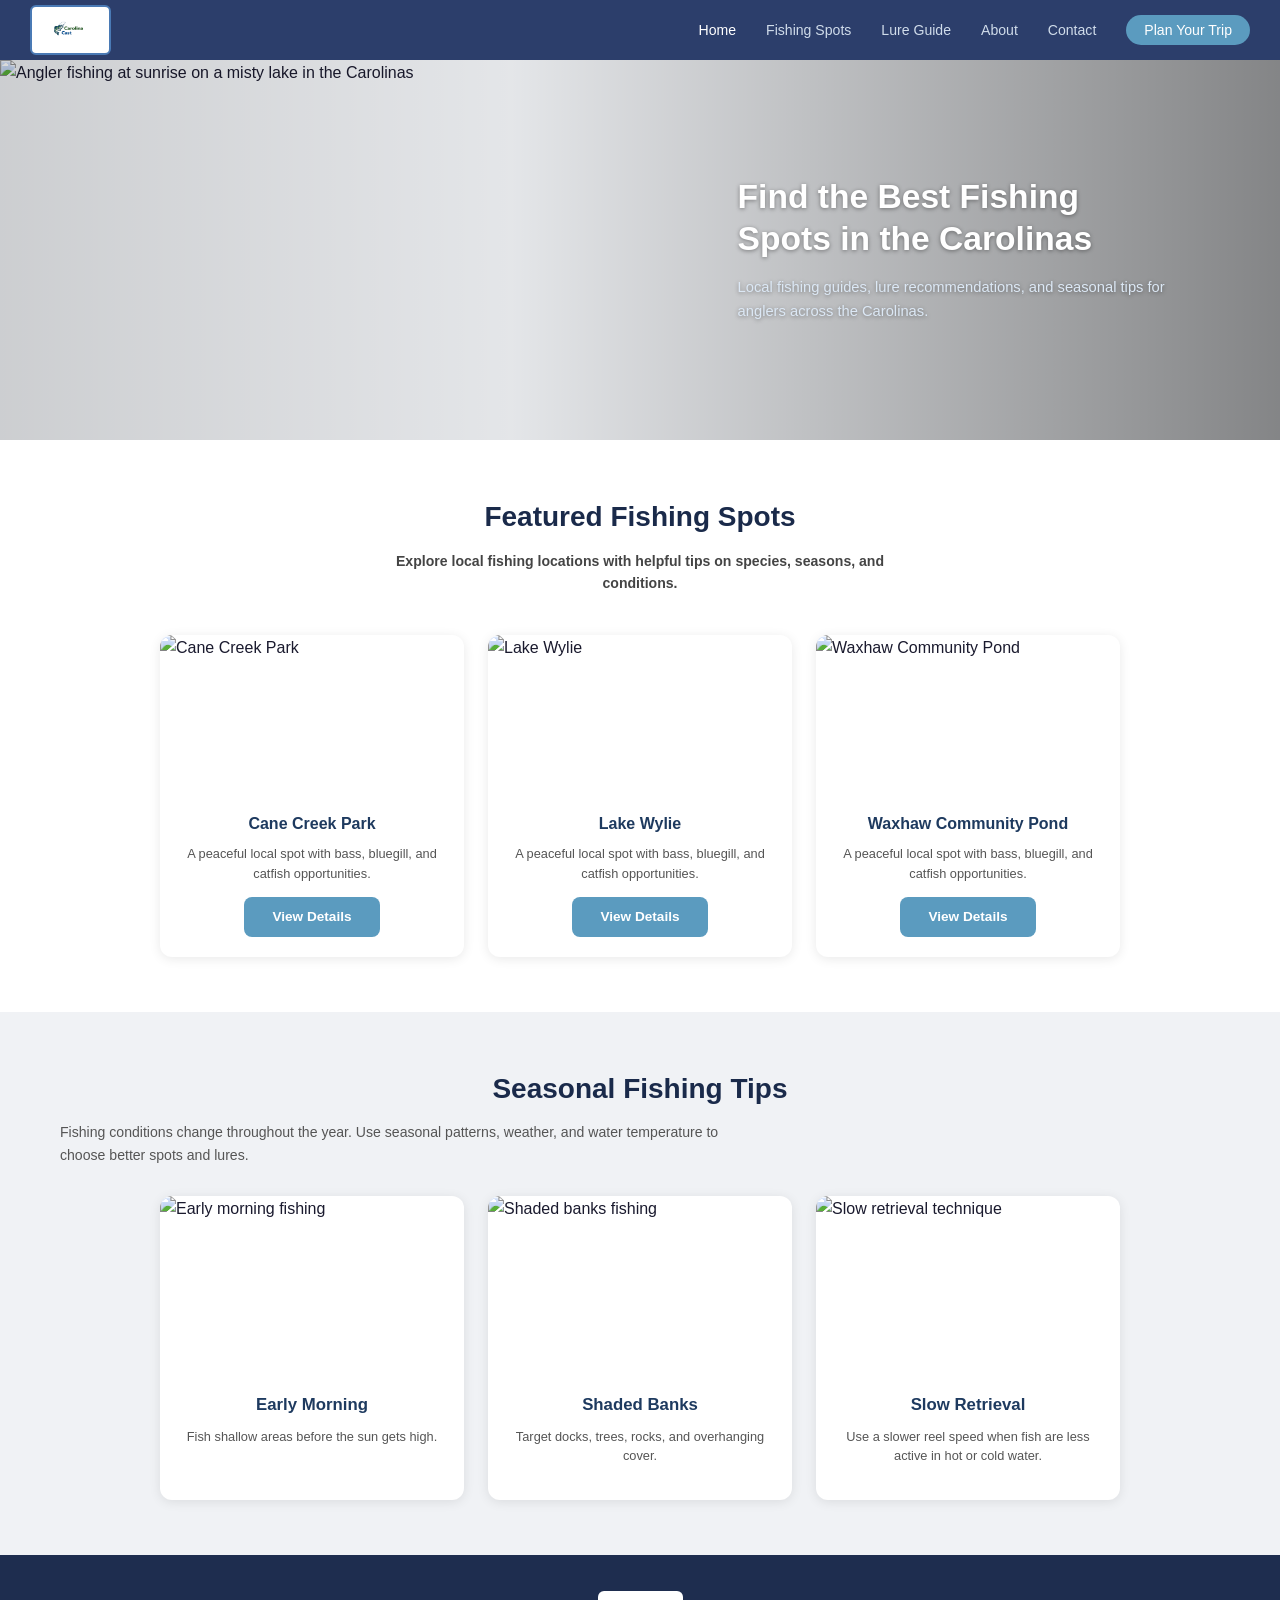
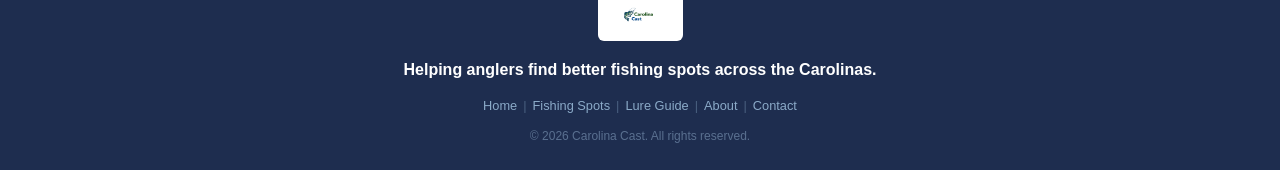
==== index.html @ f8acd625 "Add files via upload" ====
<!DOCTYPE html>
<html lang="en">
<head>
  <meta charset="UTF-8">
  <meta name="viewport" content="width=device-width, initial-scale=1.0">
  <title>Carolina Cast - Find the Best Fishing Spots</title>

  <!-- EXTERNAL CSS -->
  <link rel="stylesheet" href="styles.css">

  <!-- INTERNAL CSS -->
  <style>
    .featured-section {
      background-color: #ffffff;
      padding: 55px 60px;
    }

    .seasonal-section {
      background-color: #f0f2f5;
      padding: 55px 60px;
    }

    .seasonal-card .card-photo {
      height: 180px;
    }

    .seasonal-card .card-body {
      text-align: center;
    }

    .seasonal-card .card-body h3 {
      font-size: 1.05rem;
    }
  </style>
</head>
<body>

  <!-- NAV -->
  <nav>
    <div class="nav-logo-box">
      <img src="Carolina_Cast.png" alt="Carolina Cast Logo">
    </div>
    <ul class="nav-links">
      <li><a href="index.html" class="active">Home</a></li>
      <li><a href="fishing-spots.html">Fishing Spots</a></li>
      <li><a href="lure-guide.html">Lure Guide</a></li>
      <li><a href="about.html">About</a></li>
      <li><a href="contact.html">Contact</a></li>
      <li><a href="contact.html" class="btn-nav">Plan Your Trip</a></li>
    </ul>
  </nav>

  <!-- HERO -->
  <section class="hero">
    <img
      class="hero-img"
      src="images/hero.jpg"
      alt="Angler fishing at sunrise on a misty lake in the Carolinas">
    <div class="hero-overlay"></div>
    <!-- INLINE CSS on hero text block -->
    <div class="hero-text" style="text-shadow: 0 1px 4px rgba(0,0,0,0.4);">
      <h1>Find the Best Fishing Spots in the Carolinas</h1>
      <p>Local fishing guides, lure recommendations, and seasonal tips for anglers across the Carolinas.</p>
    </div>
  </section>

  <!-- FEATURED FISHING SPOTS -->
  <section class="featured-section">
    <h2 class="section-title">Featured Fishing Spots</h2>
    <p class="section-subtitle">Explore local fishing locations with helpful tips on species, seasons, and conditions.</p>

    <div class="card-grid">

      <div class="card">
        <img
          class="card-photo"
          src="images/spot1.jpg"
          alt="Cane Creek Park">
        <div class="card-body">
          <h3>Cane Creek Park</h3>
          <p>A peaceful local spot with bass, bluegill, and catfish opportunities.</p>
          <a href="fishing-spots.html" class="btn-card">View Details</a>
        </div>
      </div>

      <div class="card">
        <img
          class="card-photo"
          src="images/spot2.jpg"
          alt="Lake Wylie">
        <div class="card-body">
          <h3>Lake Wylie</h3>
          <p>A peaceful local spot with bass, bluegill, and catfish opportunities.</p>
          <a href="fishing-spots.html" class="btn-card">View Details</a>
        </div>
      </div>

      <div class="card">
        <img
          class="card-photo"
          src="images/spot3.jpg"
          alt="Waxhaw Community Pond">
        <div class="card-body">
          <h3>Waxhaw Community Pond</h3>
          <p>A peaceful local spot with bass, bluegill, and catfish opportunities.</p>
          <a href="fishing-spots.html" class="btn-card">View Details</a>
        </div>
      </div>

    </div>
  </section>

  <!-- SEASONAL FISHING TIPS -->
  <section class="seasonal-section">
    <h2 class="section-title">Seasonal Fishing Tips</h2>
    <!-- INLINE CSS on subtitle paragraph -->
    <p style="font-size: 0.88rem; color: #555; margin-bottom: 30px; max-width: 680px;">
      Fishing conditions change throughout the year. Use seasonal patterns, weather, and water temperature to choose better spots and lures.
    </p>

    <div class="card-grid">

      <div class="card seasonal-card">
        <img
          class="card-photo"
          src="images/morning.jpg"
          alt="Early morning fishing">
        <div class="card-body">
          <h3>Early Morning</h3>
          <p>Fish shallow areas before the sun gets high.</p>
        </div>
      </div>

      <div class="card seasonal-card">
        <img
          class="card-photo"
          src="images/shaded.jpg"
          alt="Shaded banks fishing">
        <div class="card-body">
          <h3>Shaded Banks</h3>
          <p>Target docks, trees, rocks, and overhanging cover.</p>
        </div>
      </div>

      <div class="card seasonal-card">
        <img
          class="card-photo"
          src="images/retrieval.jpg"
          alt="Slow retrieval technique">
        <div class="card-body">
          <h3>Slow Retrieval</h3>
          <p>Use a slower reel speed when fish are less active in hot or cold water.</p>
        </div>
      </div>

    </div>
  </section>

  <!-- FOOTER -->
  <footer>
    <div class="footer-logo-box">
      <img src="Carolina_Cast.png" alt="Carolina Cast Logo">
    </div>
    <p class="tagline">Helping anglers find better fishing spots across the Carolinas.</p>
    <ul class="footer-links">
      <li><a href="index.html">Home</a></li>
      <li><a href="fishing-spots.html">Fishing Spots</a></li>
      <li><a href="lure-guide.html">Lure Guide</a></li>
      <li><a href="about.html">About</a></li>
      <li><a href="contact.html">Contact</a></li>
    </ul>
    <p class="footer-copy">© 2026 Carolina Cast. All rights reserved.</p>
  </footer>

</body>
</html>
---- styles.css ----
/* =============================================
   Carolina Cast - External Stylesheet (styles.css)
   ============================================= */

/* --- Reset & Base --- */
*, *::before, *::after {
  box-sizing: border-box;
  margin: 0;
  padding: 0;
}

body {
  font-family: 'Segoe UI', Tahoma, Geneva, Verdana, sans-serif;
  background-color: #f0f2f5;
  color: #1a1a2e;
  line-height: 1.6;
}

a {
  text-decoration: none;
  color: inherit;
}

img {
  display: block;
  max-width: 100%;
}

/* --- Navigation --- */
nav {
  background-color: #2c3e6b;
  display: flex;
  align-items: center;
  justify-content: space-between;
  padding: 0 30px;
  height: 60px;
  position: sticky;
  top: 0;
  z-index: 100;
}

.nav-logo-box {
  background-color: #ffffff;
  border: 2px solid #4a7ab5;
  border-radius: 6px;
  padding: 4px 10px;
  display: flex;
  align-items: center;
}

.nav-logo-box img {
  height: 38px;
  width: auto;
}

.nav-links {
  display: flex;
  list-style: none;
  gap: 30px;
  align-items: center;
}

.nav-links a {
  color: #d0dcea;
  font-size: 0.88rem;
  transition: color 0.2s;
}

.nav-links a:hover,
.nav-links a.active {
  color: #ffffff;
}

.btn-nav {
  background-color: #5b9bbf;
  color: #ffffff !important;
  padding: 7px 18px;
  border-radius: 20px;
  font-size: 0.85rem;
  transition: background-color 0.2s !important;
}

.btn-nav:hover {
  background-color: #4a86a8 !important;
}

/* --- Hero --- */
.hero {
  position: relative;
  height: 380px;
  overflow: hidden;
}

.hero img.hero-img {
  width: 100%;
  height: 100%;
  object-fit: cover;
  object-position: center 30%;
}

.hero-overlay {
  position: absolute;
  inset: 0;
  background: linear-gradient(to right, rgba(0,0,0,0.15) 0%, rgba(0,0,0,0.05) 40%, rgba(0,0,0,0.45) 100%);
}

.hero-text {
  position: absolute;
  right: 8%;
  top: 50%;
  transform: translateY(-50%);
  color: #ffffff;
  max-width: 440px;
}

.hero-text h1 {
  font-size: 2.1rem;
  font-weight: 700;
  line-height: 1.25;
  margin-bottom: 16px;
  color: #ffffff;
}

.hero-text p {
  font-size: 0.92rem;
  color: #dce8f5;
  line-height: 1.6;
}

/* --- Sections --- */
.section {
  padding: 55px 60px;
}

.section-white {
  background-color: #ffffff;
}

.section-gray {
  background-color: #f0f2f5;
}

.section-title {
  font-size: 1.75rem;
  font-weight: 700;
  text-align: center;
  color: #1a2a4a;
  margin-bottom: 10px;
}

.section-subtitle {
  text-align: center;
  font-size: 0.88rem;
  color: #444;
  font-weight: 600;
  margin-bottom: 40px;
  max-width: 550px;
  margin-left: auto;
  margin-right: auto;
}

.section-subtitle-light {
  text-align: left;
  font-size: 0.88rem;
  color: #555;
  margin-bottom: 30px;
  max-width: 700px;
}

/* --- Card Grid --- */
.card-grid {
  display: grid;
  grid-template-columns: repeat(3, 1fr);
  gap: 24px;
  max-width: 960px;
  margin: 0 auto;
}

.card {
  background: #ffffff;
  border-radius: 12px;
  overflow: hidden;
  box-shadow: 0 2px 12px rgba(0,0,0,0.09);
  padding-bottom: 20px;
}

.card-photo {
  width: 100%;
  height: 160px;
  object-fit: cover;
}

.card-photo-placeholder {
  width: 100%;
  height: 160px;
  background: linear-gradient(135deg, #7aadcc, #3d6b8a);
}

.card-body {
  padding: 16px 18px 0 18px;
  text-align: center;
}

.card-body h3 {
  font-size: 1rem;
  font-weight: 700;
  color: #1e3a5f;
  margin-bottom: 8px;
}

.card-body p {
  font-size: 0.8rem;
  color: #555;
  margin-bottom: 14px;
  line-height: 1.5;
}

.card-body .card-meta {
  font-size: 0.78rem;
  color: #666;
  margin-bottom: 4px;
}

.btn-card {
  display: inline-block;
  background-color: #5b9bbf;
  color: #ffffff;
  padding: 9px 28px;
  border-radius: 8px;
  font-size: 0.85rem;
  font-weight: 600;
  transition: background-color 0.2s;
  cursor: pointer;
  border: none;
}

.btn-card:hover {
  background-color: #4a86a8;
}

/* --- Footer --- */
footer {
  background-color: #1e2d4f;
  color: #c0cfdf;
  text-align: center;
  padding: 36px 20px 24px;
}

.footer-logo-box {
  background-color: #ffffff;
  border-radius: 6px;
  padding: 6px 14px;
  display: inline-flex;
  align-items: center;
  margin-bottom: 16px;
}

.footer-logo-box img {
  height: 38px;
  width: auto;
}

footer .tagline {
  font-size: 1rem;
  font-weight: 700;
  color: #ffffff;
  margin-bottom: 14px;
}

.footer-links {
  display: flex;
  justify-content: center;
  gap: 6px;
  list-style: none;
  font-size: 0.8rem;
  color: #8baac8;
  flex-wrap: wrap;
}

.footer-links li + li::before {
  content: "|";
  margin-right: 6px;
  color: #4a6080;
}

.footer-links a {
  color: #8baac8;
  transition: color 0.2s;
}

.footer-links a:hover {
  color: #ffffff;
}

.footer-copy {
  font-size: 0.75rem;
  color: #5a7090;
  margin-top: 10px;
}

/* --- About Page --- */
.about-header {
  background-color: #f0f2f5;
  padding: 60px 60px 30px;
  text-align: center;
}

.about-header h1 {
  font-size: 2.4rem;
  font-weight: 800;
  color: #1a2a4a;
  margin-bottom: 20px;
}

.about-header p {
  font-size: 1rem;
  color: #444;
  max-width: 580px;
  margin: 0 auto;
  line-height: 1.7;
}

.mission-block {
  display: grid;
  grid-template-columns: 1fr 1fr;
  max-width: 860px;
  margin: 30px auto 0;
  border-radius: 12px;
  overflow: hidden;
  box-shadow: 0 4px 20px rgba(0,0,0,0.1);
}

.mission-photo {
  height: 320px;
  object-fit: cover;
  width: 100%;
}

.mission-text-box {
  background: #ffffff;
  padding: 50px 40px;
  display: flex;
  flex-direction: column;
  justify-content: center;
  text-align: center;
}

.mission-text-box h2 {
  font-size: 2rem;
  font-weight: 700;
  color: #1a2a4a;
  margin-bottom: 18px;
}

.mission-text-box p {
  font-size: 0.88rem;
  color: #555;
  line-height: 1.7;
}

.why-banner {
  background-color: #1e2d4f;
  color: #ffffff;
  text-align: center;
  padding: 20px;
  font-size: 1.2rem;
  font-weight: 700;
  letter-spacing: 0.5px;
  max-width: 860px;
  margin: 50px auto 30px;
  border-radius: 6px;
}

.values-grid {
  display: grid;
  grid-template-columns: repeat(3, 1fr);
  gap: 22px;
  max-width: 860px;
  margin: 0 auto;
}

.value-card {
  background: #ffffff;
  border-radius: 12px;
  padding: 32px 24px;
  text-align: center;
  box-shadow: 0 2px 10px rgba(0,0,0,0.07);
}

.value-icon {
  font-size: 2.2rem;
  margin-bottom: 14px;
}

.value-card h3 {
  font-size: 1.05rem;
  font-weight: 700;
  color: #1a2a4a;
  margin-bottom: 10px;
}

.value-card p {
  font-size: 0.82rem;
  color: #666;
  line-height: 1.6;
}

/* --- Lure Guide Page --- */
.lure-header {
  background-color: #f0f2f5;
  padding: 50px 60px 30px;
  text-align: center;
}

.lure-header h1 {
  font-size: 2rem;
  font-weight: 700;
  color: #1a2a4a;
  margin-bottom: 10px;
}

.lure-header p {
  font-size: 0.92rem;
  color: #555;
  margin-bottom: 28px;
}

.search-bar {
  display: flex;
  justify-content: center;
  margin-bottom: 18px;
}

.search-bar input {
  width: 380px;
  padding: 10px 18px 10px 42px;
  border: 1px solid #d0d8e4;
  border-radius: 8px;
  font-size: 0.88rem;
  background: #ffffff;
  color: #333;
  outline: none;
}

.search-wrap {
  position: relative;
  display: inline-block;
}

.search-icon {
  position: absolute;
  left: 14px;
  top: 50%;
  transform: translateY(-50%);
  width: 16px;
  height: 16px;
  opacity: 0.55;
  pointer-events: none;
}

.search-bar input:focus {
  border-color: #5b9bbf;
}

.filter-btns {
  display: flex;
  justify-content: center;
  gap: 12px;
  margin-bottom: 36px;
}

.filter-btn {
  background-color: #5b9bbf;
  color: #ffffff;
  border: none;
  padding: 8px 20px;
  border-radius: 6px;
  font-size: 0.85rem;
  font-weight: 600;
  cursor: pointer;
  transition: background-color 0.2s;
}

.filter-btn:hover {
  background-color: #4a86a8;
}

/* --- Contact Page --- */
.contact-header {
  background-color: #f0f2f5;
  padding: 60px 60px 30px;
  text-align: center;
}

.contact-header h1 {
  font-size: 2.4rem;
  font-weight: 800;
  color: #1a2a4a;
  margin-bottom: 16px;
}

.contact-header p {
  font-size: 1rem;
  color: #555;
  max-width: 560px;
  margin: 0 auto;
  line-height: 1.6;
}

.contact-form-wrap {
  max-width: 820px;
  margin: 40px auto 60px;
  background: #ffffff;
  border-radius: 12px;
  box-shadow: 0 4px 20px rgba(0,0,0,0.08);
  padding: 40px 50px;
}

.contact-form-wrap h2 {
  font-size: 1.2rem;
  font-weight: 700;
  color: #1a2a4a;
  margin-bottom: 28px;
}

.form-group {
  margin-bottom: 22px;
}

.form-group label {
  display: block;
  font-size: 0.88rem;
  font-weight: 600;
  color: #333;
  margin-bottom: 6px;
}

.form-group input,
.form-group textarea {
  width: 100%;
  max-width: 360px;
  padding: 9px 14px;
  border: 1px solid #ccd4df;
  border-radius: 6px;
  font-size: 0.88rem;
  color: #333;
  background: #fff;
  outline: none;
  transition: border-color 0.2s;
}

.form-group textarea {
  height: 120px;
  resize: vertical;
}

.form-group input:focus,
.form-group textarea:focus {
  border-color: #5b9bbf;
}

.btn-submit {
  background-color: #5b9bbf;
  color: #ffffff;
  padding: 11px 36px;
  border: none;
  border-radius: 8px;
  font-size: 0.92rem;
  font-weight: 600;
  cursor: pointer;
  transition: background-color 0.2s;
}

.btn-submit:hover {
  background-color: #4a86a8;
}
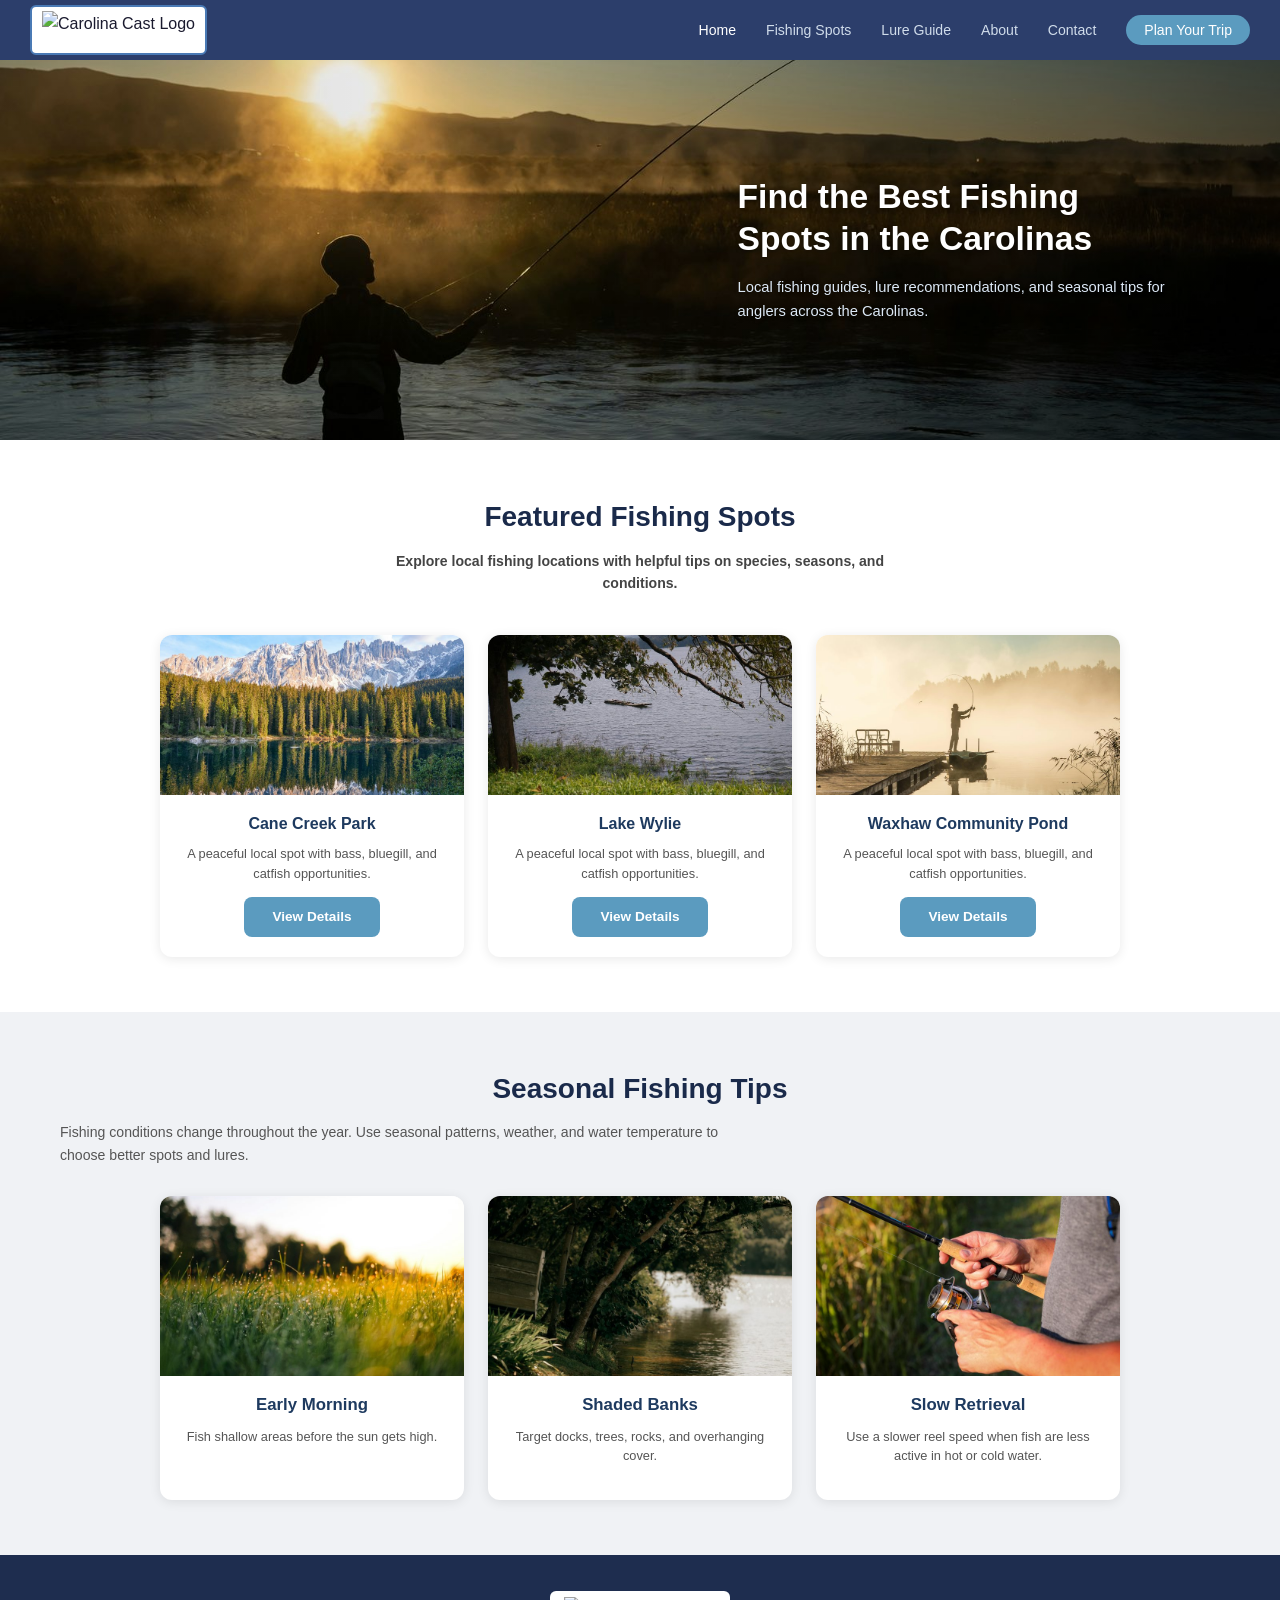
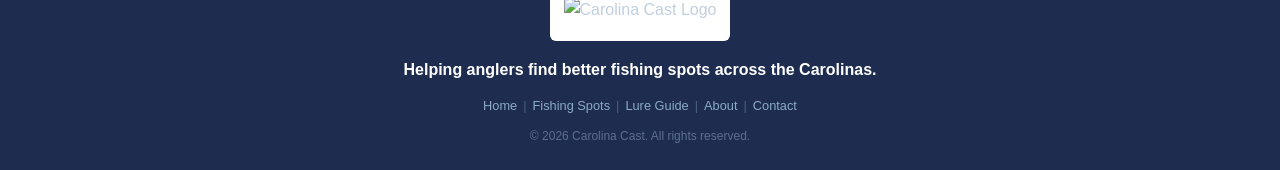
==== commit da88941f: "Update index.html" ====
--- a/index.html
+++ b/index.html
@@ -1,6 +1,9 @@
 <!DOCTYPE html>
 <html lang="en">
 <head>
+  <head>
+  <!-- Author: Patrick Rzepka -->
+  <meta charset="UTF-8">
   <meta charset="UTF-8">
   <meta name="viewport" content="width=device-width, initial-scale=1.0">
   <title>Carolina Cast - Find the Best Fishing Spots</title>
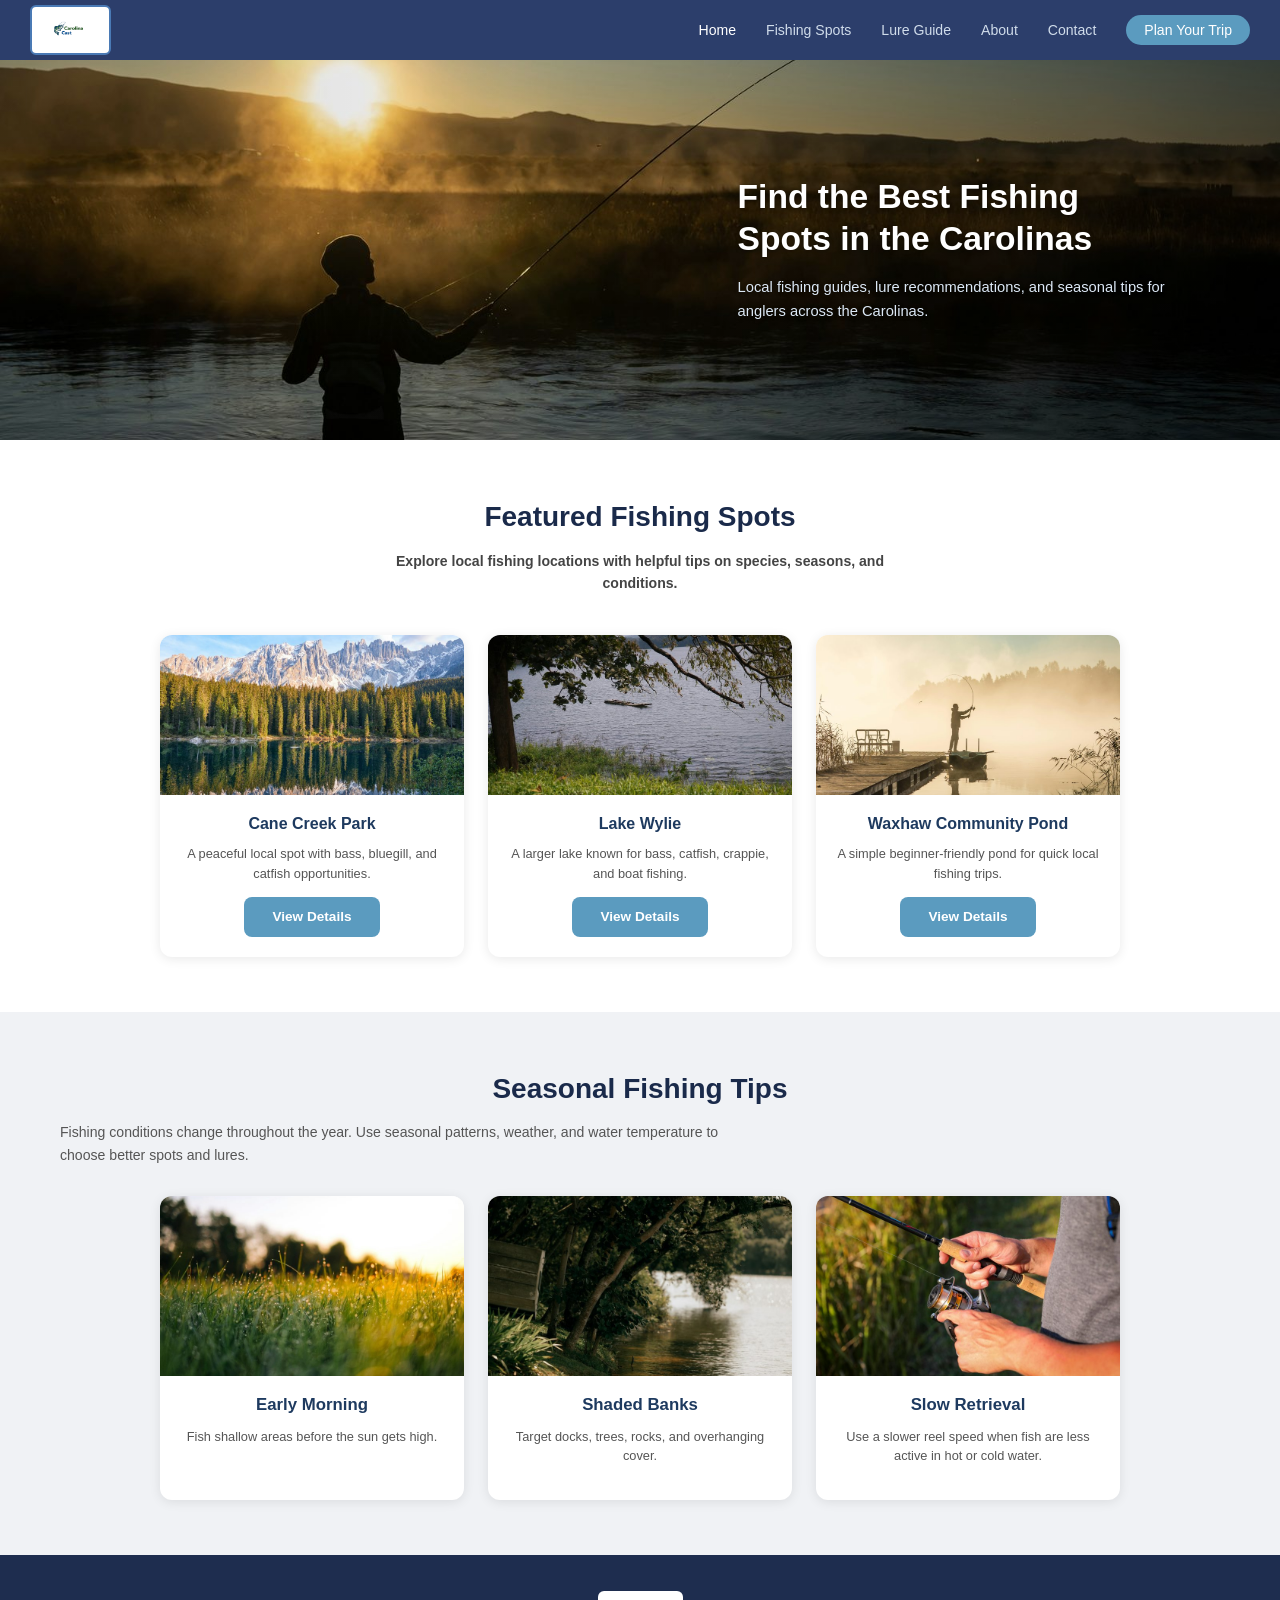
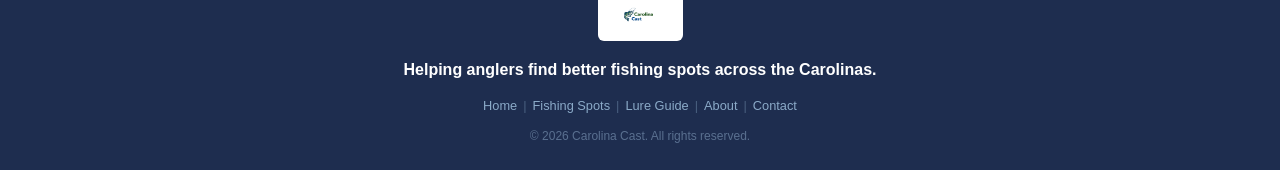
==== commit 342665c7: "Update index.html" ====
--- a/index.html
+++ b/index.html
@@ -1,9 +1,7 @@
 <!DOCTYPE html>
 <html lang="en">
 <head>
-  <head>
   <!-- Author: Patrick Rzepka -->
-  <meta charset="UTF-8">
   <meta charset="UTF-8">
   <meta name="viewport" content="width=device-width, initial-scale=1.0">
   <title>Carolina Cast - Find the Best Fishing Spots</title>
@@ -41,7 +39,7 @@
   <!-- NAV -->
   <nav>
     <div class="nav-logo-box">
-      <img src="Carolina_Cast.png" alt="Carolina Cast Logo">
+      <img src="images/Carolina_Cast.png" alt="Carolina Cast Logo">
     </div>
     <ul class="nav-links">
       <li><a href="index.html" class="active">Home</a></li>
@@ -93,7 +91,7 @@
           alt="Lake Wylie">
         <div class="card-body">
           <h3>Lake Wylie</h3>
-          <p>A peaceful local spot with bass, bluegill, and catfish opportunities.</p>
+          <p>A larger lake known for bass, catfish, crappie, and boat fishing.</p>
           <a href="fishing-spots.html" class="btn-card">View Details</a>
         </div>
       </div>
@@ -105,7 +103,7 @@
           alt="Waxhaw Community Pond">
         <div class="card-body">
           <h3>Waxhaw Community Pond</h3>
-          <p>A peaceful local spot with bass, bluegill, and catfish opportunities.</p>
+          <p>A simple beginner-friendly pond for quick local fishing trips.</p>
           <a href="fishing-spots.html" class="btn-card">View Details</a>
         </div>
       </div>
@@ -162,7 +160,7 @@
   <!-- FOOTER -->
   <footer>
     <div class="footer-logo-box">
-      <img src="Carolina_Cast.png" alt="Carolina Cast Logo">
+      <img src="images/Carolina_Cast.png" alt="Carolina Cast Logo">
     </div>
     <p class="tagline">Helping anglers find better fishing spots across the Carolinas.</p>
     <ul class="footer-links">
